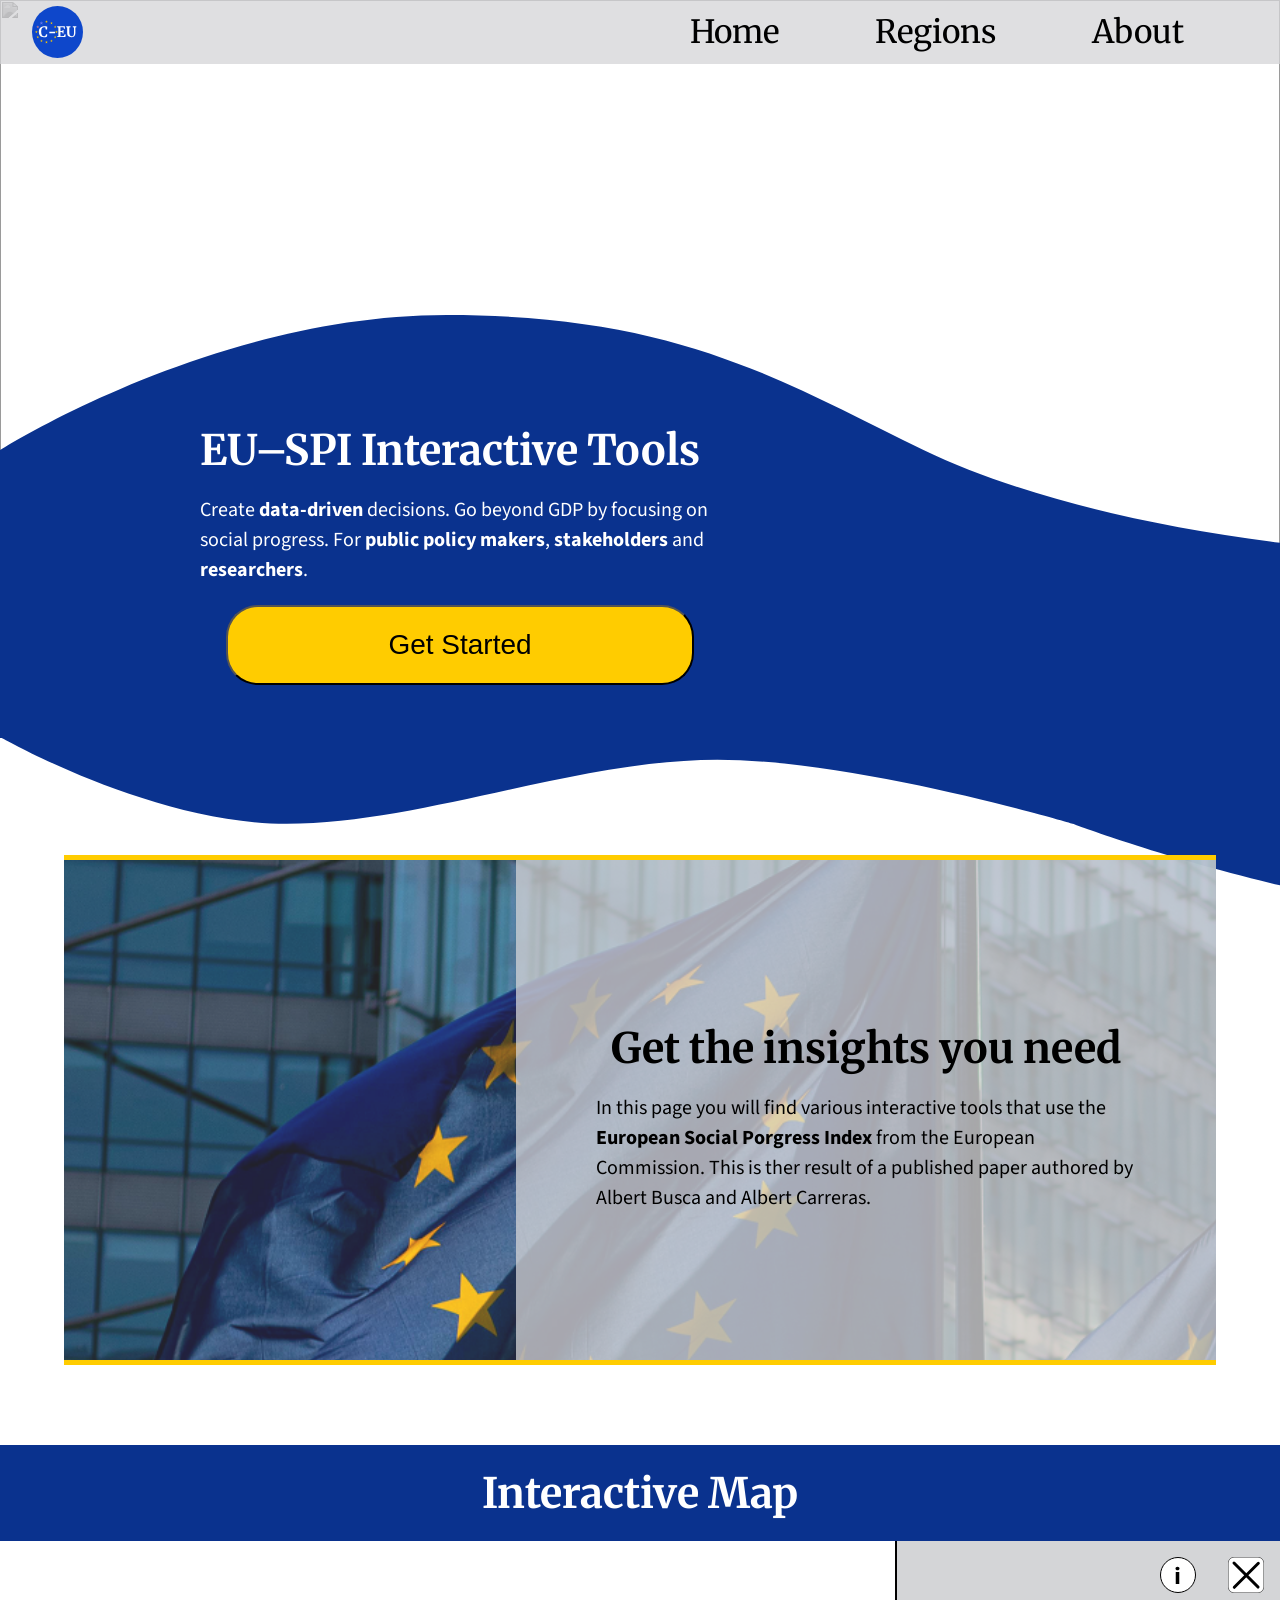
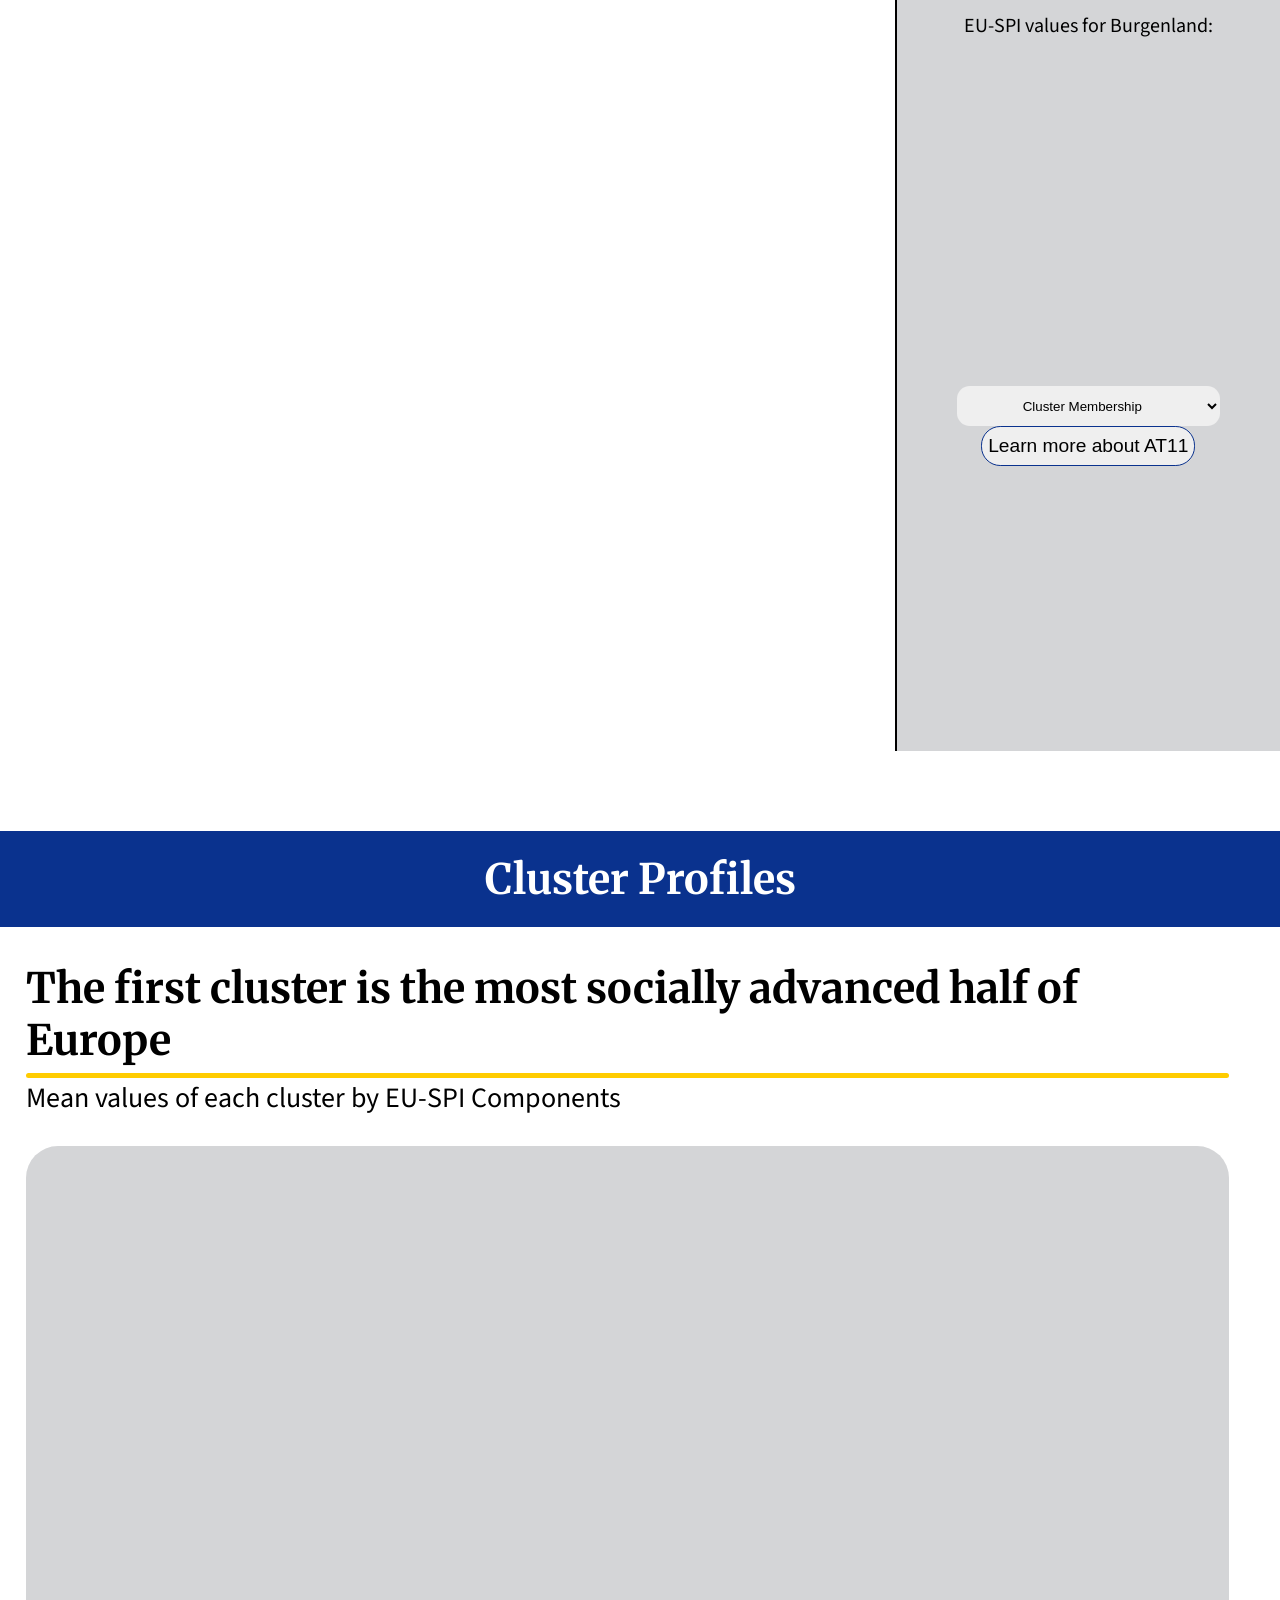
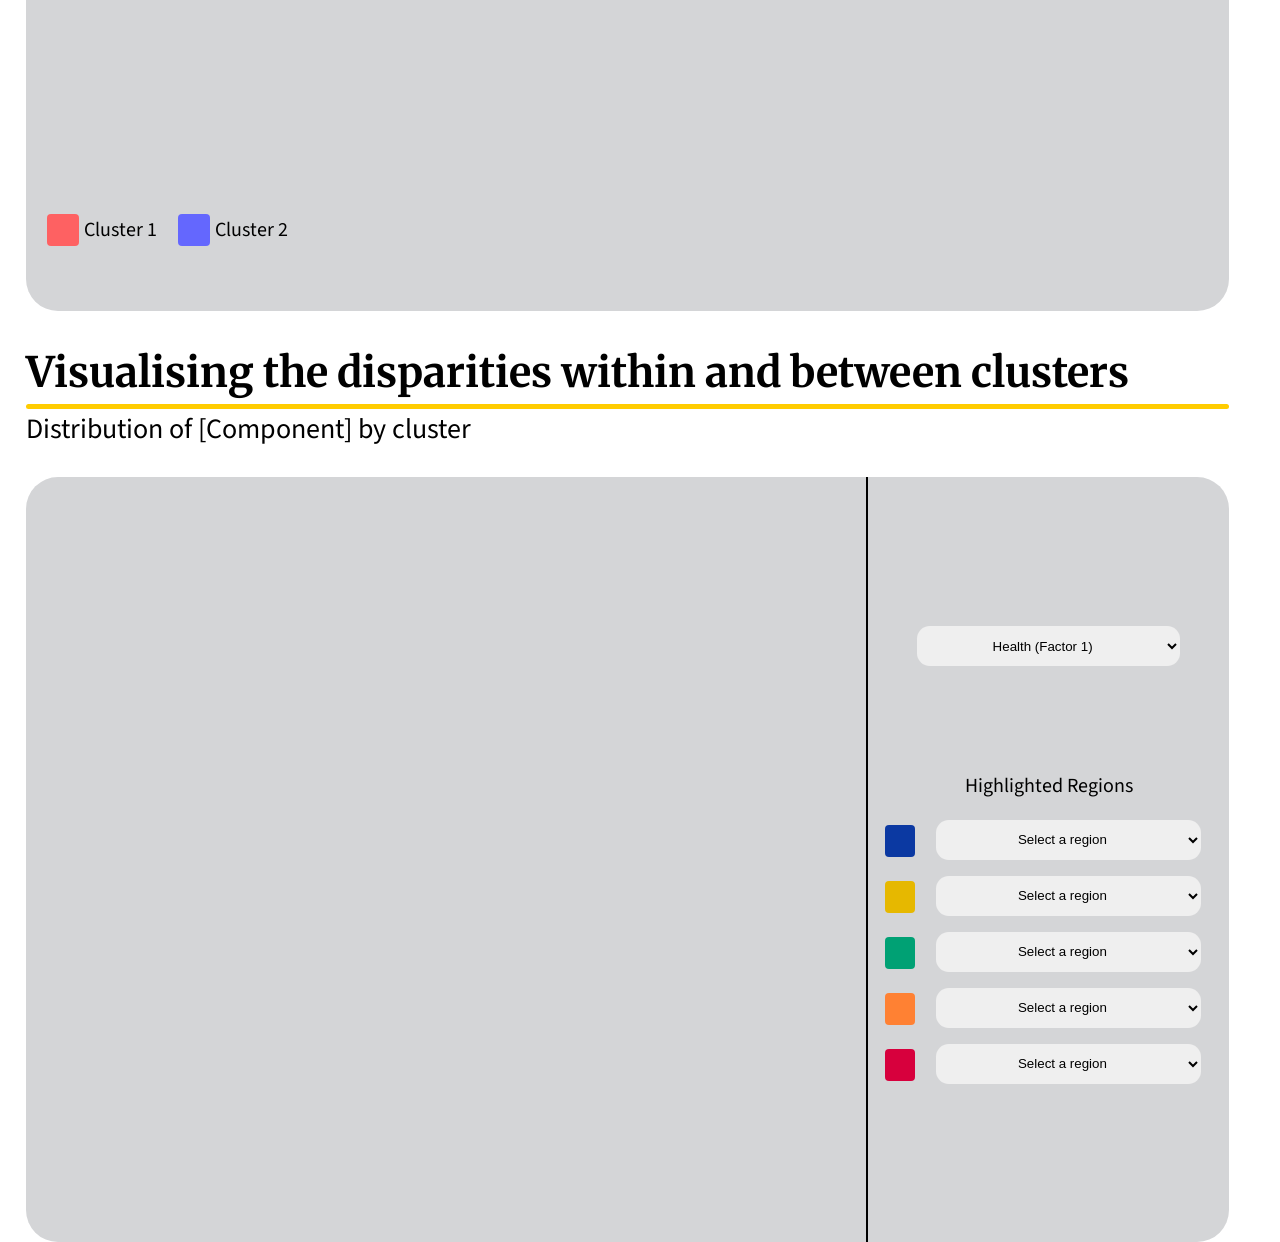
==== index.html @ a1449a78 "Upload of Revised Interface The home page has been fully reworked for a more modern and user-friendl" ====
<!DOCTYPE html>
<html lang="en">

<head>
    <meta charset="UTF-8">
    <meta name="viewport" content="width=device-width, initial-scale=1.0">
    <title>Clustering EU-SPI (Interactive Data)</title>
    <link rel="icon" type="image/png" href="assets/favicon-32x32.png">

    <!-- Leaflet CSS -->
    <link rel="stylesheet" href="https://unpkg.com/leaflet@1.9.4/dist/leaflet.css"
        integrity="sha256-p4NxAoJBhIIN+hmNHrzRCf9tD/miZyoHS5obTRR9BMY=" crossorigin="" />

    <!-- Leaflet JavaScript -->
    <script src="https://unpkg.com/leaflet@1.9.4/dist/leaflet.js"
        integrity="sha256-20nQCchB9co0qIjJZRGuk2/Z9VM+kNiyxNV1lvTlZBo=" crossorigin=""></script>

    <!-- Proj4 and Proj4leaflet -->
    <script src="libs/proj4.js" defer></script>
    <script src="libs/proj4leaflet.js" defer></script>

    <!-- Plotly -->
    <script src="https://cdn.plot.ly/plotly-2.35.2.min.js" charset="utf-8"></script>

    <!--Select2-->
    <script src="https://code.jquery.com/jquery-3.7.1.min.js"></script>
    <link href="https://cdn.jsdelivr.net/npm/select2@4.1.0-rc.0/dist/css/select2.min.css" rel="stylesheet" />
    <script src="https://cdn.jsdelivr.net/npm/select2@4.1.0-rc.0/dist/js/select2.min.js"></script>

    <!-- Local -->
    <script type="module" src="home-script.js" async></script>
    <link rel="stylesheet" href="styles.css">

    <!--Google Fonts-->
    <link rel="preconnect" href="https://fonts.googleapis.com">
    <link rel="preconnect" href="https://fonts.gstatic.com" crossorigin>
    <link
        href="https://fonts.googleapis.com/css2?family=Merriweather:ital,wght@0,300;0,400;0,700;0,900;1,300;1,400;1,700;1,900&family=Source+Sans+3:ital,wght@0,200..900;1,200..900&display=swap"
        rel="stylesheet">
</head>

<body style="margin: 0">
    <header role="banner">
        <img src="assets/logo-euspi.svg" alt="EU-SPI Logo" id="logoEUSPI">
        <nav>
            <ul>
                <li><a href="index.html">Home</a></li>
                <li><a href="clustering.html">Regions</a></li>
                <li><a href="about.html">About</a></li>
            </ul>
        </nav>
    </header>
    <section id="heroSection">
        <div id="bg-image">
            <img src="assets/bg-image.jpg">
        </div>
        <div id="hero-content">
            <img src="assets/vector-hero-top.svg" id="vector1" class="vector">
            <div id="hero-text">
                <h1>EU–SPI Interactive Tools</h1>
                <p>
                    Create <strong>data-driven</strong> decisions. Go beyond GDP by focusing on social progress.
                    For <strong>public policy makers</strong>, <strong>stakeholders</strong> and
                    <strong>researchers</strong>.
                </p>
                <button class="buttonCTA">Get Started</button>
            </div>
            <div id="heroBuffer"></div>

            <img src="assets/vector-hero-bot.svg" id="vector2" class="vector">
        </div>
    </section>
    <section id="description">
        <div>
            <img src="assets/eu-background.png" id="eu-background">
            <div id="description-content">
                <h1>Get the insights you need</h1>
                <p>
                    In this page you will find various interactive tools that
                    use the <strong>European Social Porgress Index</strong> from
                    the European Commission. This is ther result of a published paper
                    authored by Albert Busca and Albert Carreras.
                </p>
            </div>
        </div>
    </section>
    <section id="euspi-map">
        <div class="section-header">
            <h1>Interactive Map</h1>
        </div>
        <div id="map-and-control">
            <div id="map"></div>
            <aside id="control-bar">
                <div id="button-panel">
                    <button>
                        <img src="assets/info-button.svg">
                    </button>
                    <button>
                        <img src="assets/close-button.svg">
                    </button>
                </div>
                <div id="region-graph">
                    <p id="barChartTitle">EU-SPI values for Burgenland:</p>
                    <div id="barChartRegion"></div>
                </div>
                <select id="selectCB">
                    <optgroup label="Cluster Analysis">
                        <option value="cluster">Cluster Membership</option>
                    </optgroup>
                    <optgroup label="Factors">
                        <option value="ML1">Health (Factor 1)</option>
                        <option value="ML2">Freedom and Housing (Factor 2)</option>
                        <option value="ML3">Basic Education (Factor 3)</option>
                        <option value="ML4">Socio-environmental Quality (Factor 4)</option>
                    </optgroup>
                    <optgroup label="Components">
                        <option value="Nutrition.and.Basic.Medical.Care">Nutrition and Basic Medical Care</option>
                        <option value="Water.and.Sanitation">Water and Sanitation</option>
                        <option value="Shelter">Shelter</option>
                        <option value="Personal.Security">Personal Security</option>
                        <option value="Access.to.Basic.Knowledge">Access to Basic Knowledge</option>
                        <option value="Access.to.ICT">Access to ICT</option>
                        <option value="Health.and.Wellness">Health and Wellness</option>
                        <option value="Environmental.Quality">Environmental Quality</option>
                        <option value="Personal.Rights">Personal Rights</option>
                        <option value="Personal.Freedom.and.Choice">Personal Freedom and Choice</option>
                        <option value="Tolerance.and.Inclusion">Tolerance and Inclusion</option>
                        <option value="Access.to.Advanced.Education">Access to Advanced Education</option>
                    </optgroup>
                </select>
                <div id="legendMap"></div>
                <button id="regionLink">Learn more about AT11</button>
            </aside>
        </div>
    </section>
    <section id="cluster-profile">
        <div class="section-header">
            <h1>Cluster Profiles</h1>
        </div>
        <div id="static-profile">
            <h1>The first cluster is the most socially advanced half of Europe</h1>
            <div class="line-break"></div>
            <p class="subtitle">Mean values of each cluster by EU-SPI Components</p>
            <div class="chart-box" id="static-profile-chart">
                <div id="barChartCluster"></div>
                <aside id="cluster-legend">
                    <div class="legendCat">
                        <div class="legendBox" style="background-color: #FE6162;"></div>
                        <p>Cluster 1</p>
                    </div>
                    <div class="legendCat">
                        <div class="legendBox" style="background-color: #6467FE;"></div>
                        <p>Cluster 2</p>
                    </div>
                </aside>
            </div>
        </div>
        <div id="distribution-plot">
            <h1>Visualising the disparities within and between clusters</h1>
            <div class="line-break"></div>
            <p class="subtitle">Distribution of [Component] by cluster</p>
            <div class="chart-box">
                <div id="boxPlotCluster"></div>
                <aside id="box-plot-controls">
                <select id="propertySelectBoxPlot">
                    <optgroup label="Factors">
                        <option value="ML1">Health (Factor 1)</option>
                        <option value="ML2">Freedom and Housing (Factor 2)</option>
                        <option value="ML3">Basic Education (Factor 3)</option>
                        <option value="ML4">Socio-environmental Quality (Factor 4)</option>
                    </optgroup>
                    <optgroup label="Components">
                        <option value="Nutrition and Basic Medical Care">Nutrition and Basic Medical Care</option>
                        <option value="Water and Sanitation">Water and Sanitation</option>
                        <option value="Shelter">Shelter</option>
                        <option value="Personal Security">Personal Security</option>
                        <option value="Access to Basic Knowledge">Access to Basic Knowledge</option>
                        <option value="Access to ICT">Access to ICT</option>
                        <option value="Health and Wellness">Health and Wellness</option>
                        <option value="Environmental Quality">Environmental Quality</option>
                        <option value="Personal Rights">Personal Rights</option>
                        <option value="Personal Freedom and Choice">Personal Freedom and Choice</option>
                        <option value="Tolerance and Inclusion">Tolerance and Inclusion</option>
                        <option value="Access to Advanced Education">Access to Advanced Education</option>
                    </optgroup>
                </select>
                <fieldset>
                    <p style="text-align: center;">Highlighted Regions</p>
                    <div style="display: flex;">
                        <div class="legendBox" style="background-color: #0B39A2;"></div>
                        <select id="highlightReg1" style="width: 85%;">
                            <option value="">Select a region</option>
                        </select>
                    </div>
                    <div style="display: flex;">
                        <div class="legendBox" style="background-color: #E6B800;"></div>
                        <select id="highlightReg2" style="width: 85%;">
                            <option value="">Select a region</option>
                        </select>
                    </div>
                    <div style="display: flex;">
                        <div class="legendBox" style="background-color: #00A174;"></div>
                        <select id="highlightReg3" style="width: 85%;">
                            <option value="">Select a region</option>
                        </select>
                    </div>
                    <div style="display: flex;">
                        <div class="legendBox" style="background-color: #FF8133;"></div>
                        <select id="highlightReg4" style="width: 85%;">
                            <option value="">Select a region</option>
                        </select>
                    </div>
                    <div style="display: flex;">
                        <div class="legendBox" style="background-color: #D7003D;"></div>
                        <select id="highlightReg5" style="width: 85%;">
                            <option value="">Select a region</option>
                        </select>
                    </div>
                </fieldset>
            </aside>
            </div>
        </div>
    </section>
</body>

</html>
---- styles.css ----
:root {
    --primary-color40: #9FB5EA;
    --primary-color: #0E47CB;
    --primary-color160: #0A328E;
    --secondary-color: #FFCC00;
    --secondary-color80: #FFD633;
    --tertiary-color: #D4D5D7;
    --tertiary-color40: #A8AAAF;
    --font-primary: 'Source Sans 3', sans-serif;
    --font-header: 'Merriweather', serif;
}

h1,
h2,
h3,
h4,
h5,
h6 {
    font-family: var(--font-header);
    font-weight: 700;
}

h1 {
    font-size: clamp(2.25rem, 5vw, 2.625rem)
}

h2 {
    font-size: clamp(1.75, 4vw, 2.25rem);
}

p {
    font-family: var(--font-primary);
    font-size: clamp(1.2rem, 1.5vw + 0.5rem, 1.25rem);
}

header {
    position: fixed;
    top: 0;
    height: 5vw;
    width: 100%;
    box-sizing: border-box;
    background-color: color-mix(in srgb, var(--tertiary-color) 75%, transparent);
    padding-right: 7.5%;
    padding-left: 2.5%;
    align-items: center;
    color: white;
    display: flex;
    justify-content: space-between;
    transition: transform 0.3s ease;
    z-index: 1000;
}

header.hide {
  transform: translateY(-100%);
}

#logoEUSPI {
    height: 80%;
}

nav ul {
    list-style: none;
    padding: 0;
    margin: 0;
    display: flex;
    gap: 6rem;
}

nav a {
    font-family: var(--font-header);
    text-decoration: none;
    color: black;
    font-size: clamp(1rem, 2.5vw, 3.2rem);
}

#heroSection {
    position: absolute;
    top: 0;
    height: fit-content;
    width: 100%;
    overflow: hidden;
    align-items: center;
    justify-content: center;
}

#hero-content {
    position: relative;
    margin-top: 35vh;
    overflow: hidden;
    color: white;
    width: 100%;
}

#heroSection .vector {
    position: relative;
    left: 0;
    width: 1920px;
    height: fit-content;
    object-fit: cover;
    object-position: left;
}

#vector1 {
    top: 0;
    z-index: -1;
}

#vector2 {
    bottom: 0;
}

#hero-text {
    text-align: left;
    margin-left: 200px;
    margin-top: -175px;
    width: 520px;
    z-index: 1;
}

#hero-text p {
    margin-top: -1rem;
    font-size: clamp(1.2rem, 1.5vw + 0.5rem, 1.25rem);
    line-height: 1.5;
}

#bg-image {
    width: 100%;
    height: 65%;
    overflow: hidden;
    position: absolute;
    top: 0;
}

#bg-image img {
    width: 100%;
    height: 100%;
    filter: grayscale(100%) brightness(80%);
    object-fit: cover;
    object-position: center;
    position: absolute;
    z-index: -2;
    top: 0;
}

#heroBuffer {
    height: 180px;
    top: 0;
    background-color: var(--primary-color160);
    margin-bottom: -1px;
    margin-top: -127px;
    width: 1920px;
}

.buttonCTA {
    position: relative;
    background-color: var(--secondary-color);
    font-size: clamp(1.5rem, 1.75rem, 2rem);
    height: clamp(1.7rem, 5rem, 6rem);
    border-radius: clamp(0.5rem, 2rem, 3rem);
    font-weight: 400;
    min-width: fit-content;
    max-width: 100%;
    width: 90%;
    display: block;
    margin: 0 auto;
    z-index: 1;
}

#description {
    position: relative;
    margin-top: 95vh;
    margin-left: 5vw;
    width: 90vw;
    overflow: hidden;
    border-top: var(--secondary-color) 5px solid;
    border-bottom: var(--secondary-color) 5px solid;
    height: 500px;
}

#eu-background {
    width: 1920px;
    height: auto;
    object-fit: cover;
}

#description-content {
    position: absolute;
    top: 0;
    right: 0;
    width: 700px;
    height: 100%;
    background-color: color-mix(in srgb, var(--tertiary-color) 75%, transparent);
    padding: 5rem;
    box-sizing: border-box;
    align-content: center;
}

#description-content p {
    margin-top: -1rem;
    font-size: clamp(1.2rem, 1.5vw + 0.5rem, 1.25rem);
    line-height: 1.5;
}

#description-content h1 {
    text-align: center;
}

.section-header {
    margin-top: 5rem;
    color: white;
    background-color: var(--primary-color160);
    height: clamp(5rem, 6rem, 7rem);
    text-align: center;
    align-content: center;
}

.section-header h1 {
    line-height: 0;
    margin: 0;
}

#map-and-control {
    width: 100%;
    height: 90vh;
    display: flex;
}

#map {
    width: 70%;
    height: 100%;
}

#control-bar {
    width: 30%;
    height: 100%;
    background-color: var(--tertiary-color);
    display: flex;
    flex-direction: column;
    align-items: center;
    border-left: black 2px solid;
}

#button-panel {
    width: 100%;
    display: flex;
    justify-content: end;
}

#button-panel button {
    background-color: transparent;
    border-radius: 25%;
    width: min-content;
    padding: 0;
    height: min-content;
    border: none;
    margin: 1rem;
}

#control-bar select {
    margin: 0;
    margin-top: 2.5%;
}

#legendMap {
    width: 90%;
    column-count: 2;
    align-items: center;
    max-height: 30%;
    margin: 0;
}

#legendMap .legendCat {
    margin: 0;
}

#legendMap .legendBox {
    height: 2.5cqb;
    width: 2.5cqb;
    margin: 5px;
    border-radius: 0.25rem;
}

#legendMap p {
    font-size: 1.5cqb;
}

#region-graph {
    position: relative;
    width: 100%;
    align-items: center;
    text-align: center;
    height: 45%;
}

#barChartTitle {
    margin: 0;
    margin-bottom: 2.5%;
    height: 5%;
}

#barChartRegion {
    width: 100%;
    height: 92.5%;
    margin-top: 0;
}

select {
    border: none;
    height: clamp(2.4rem, 3vw + 1rem, 2.5rem);
    border-radius: 0.8rem;
    text-align: center;
    min-width: fit-content;
    width: 60%;
    margin: 1rem;
}

#regionLink {
    border: var(--primary-color160) 1px solid;
    font-size: clamp(1rem, 1.1vw + 0.5rem, 1.2rem);
    height: clamp(2.4rem, 3vw + 1rem, 2.5rem);
    min-width: fit-content;
    width: 50%;
    border-radius: 1.2rem;
}

#static-profile {
    margin-left: 2vw;
    width: 94vw;
}

.line-break {
    width: 100%;
    height: 5px;
    background-color: var(--secondary-color);
    border-radius: 5px;
    margin-top: -1.75rem;
}

.subtitle {
    margin-top: 0;
    font-size: 1.75rem;
}

.chart-box {
    width: 100%;
    background-color: var(--tertiary-color);
    border-radius: 2rem;
    height: 85vh;
    display: flex;
}

#static-profile-chart {
    flex-direction: column;
}

#cluster-legend {
    display: flex;
}

.legendBox {
    height: 2rem;
    width: 2rem;
    margin: 5px;
    border-radius: 0.25rem;
}

.legendCat {
    display: flex;
    align-items: center;
    padding-left: 1rem;
}

.legendCat p {
    font-size: clamp(0.5rem, 1.2vw + 0.5rem, 1.25rem);
}

#distribution-plot {
    margin-left: 2vw;
    width: 94vw;
}

#boxPlotCluster {
    width: 70%;
    height: 100%;
}

#box-plot-controls {
    display: flex;
    flex-direction: column;
    width: 30%;
    height: 100%;
    align-items: center;
    justify-content: center;
    border-left: black 2px solid;
}

#propertySelectBoxPlot {
    margin-bottom: 5rem;
}

#box-plot-controls fieldset {
    width: 100%;
    box-sizing: border-box;
    border: none;
}

fieldset select {
    margin-top: 0;
}

#barChartCluster {
    width: 100%;
    height: 85%;
}
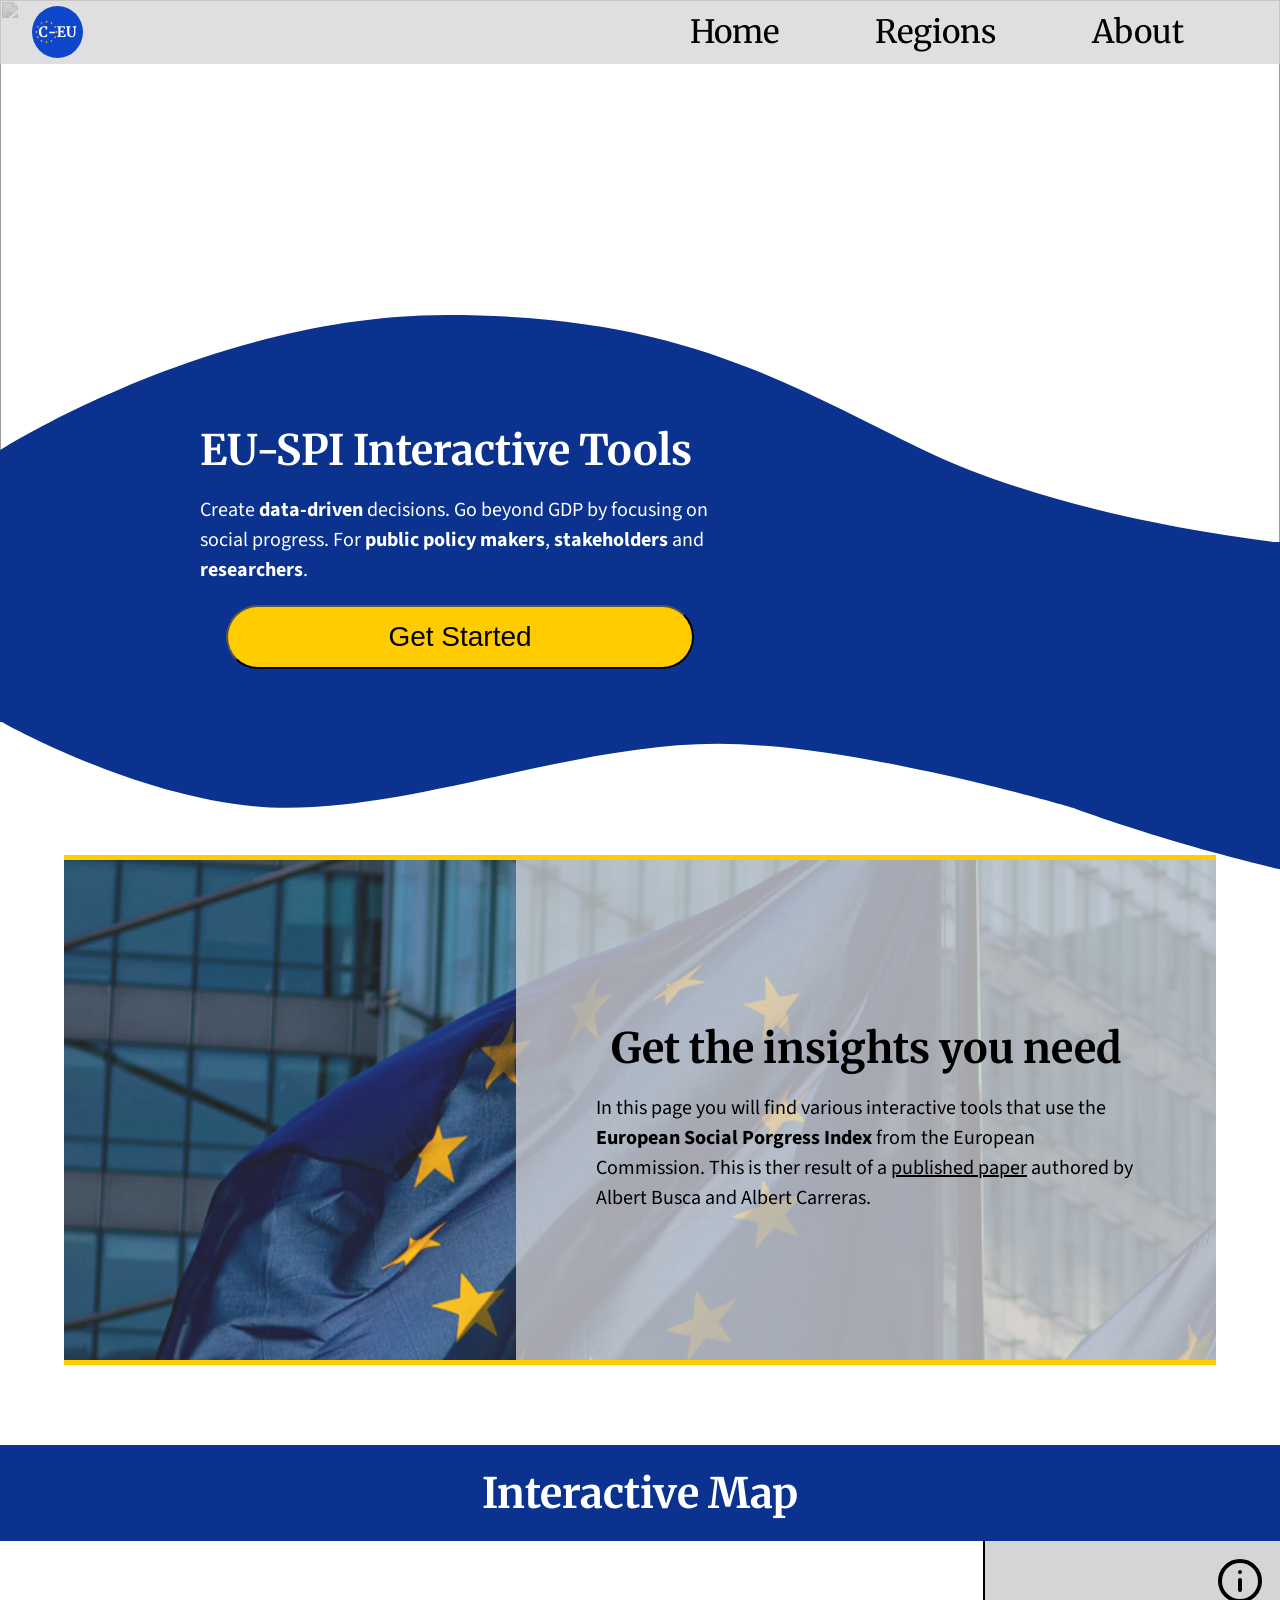
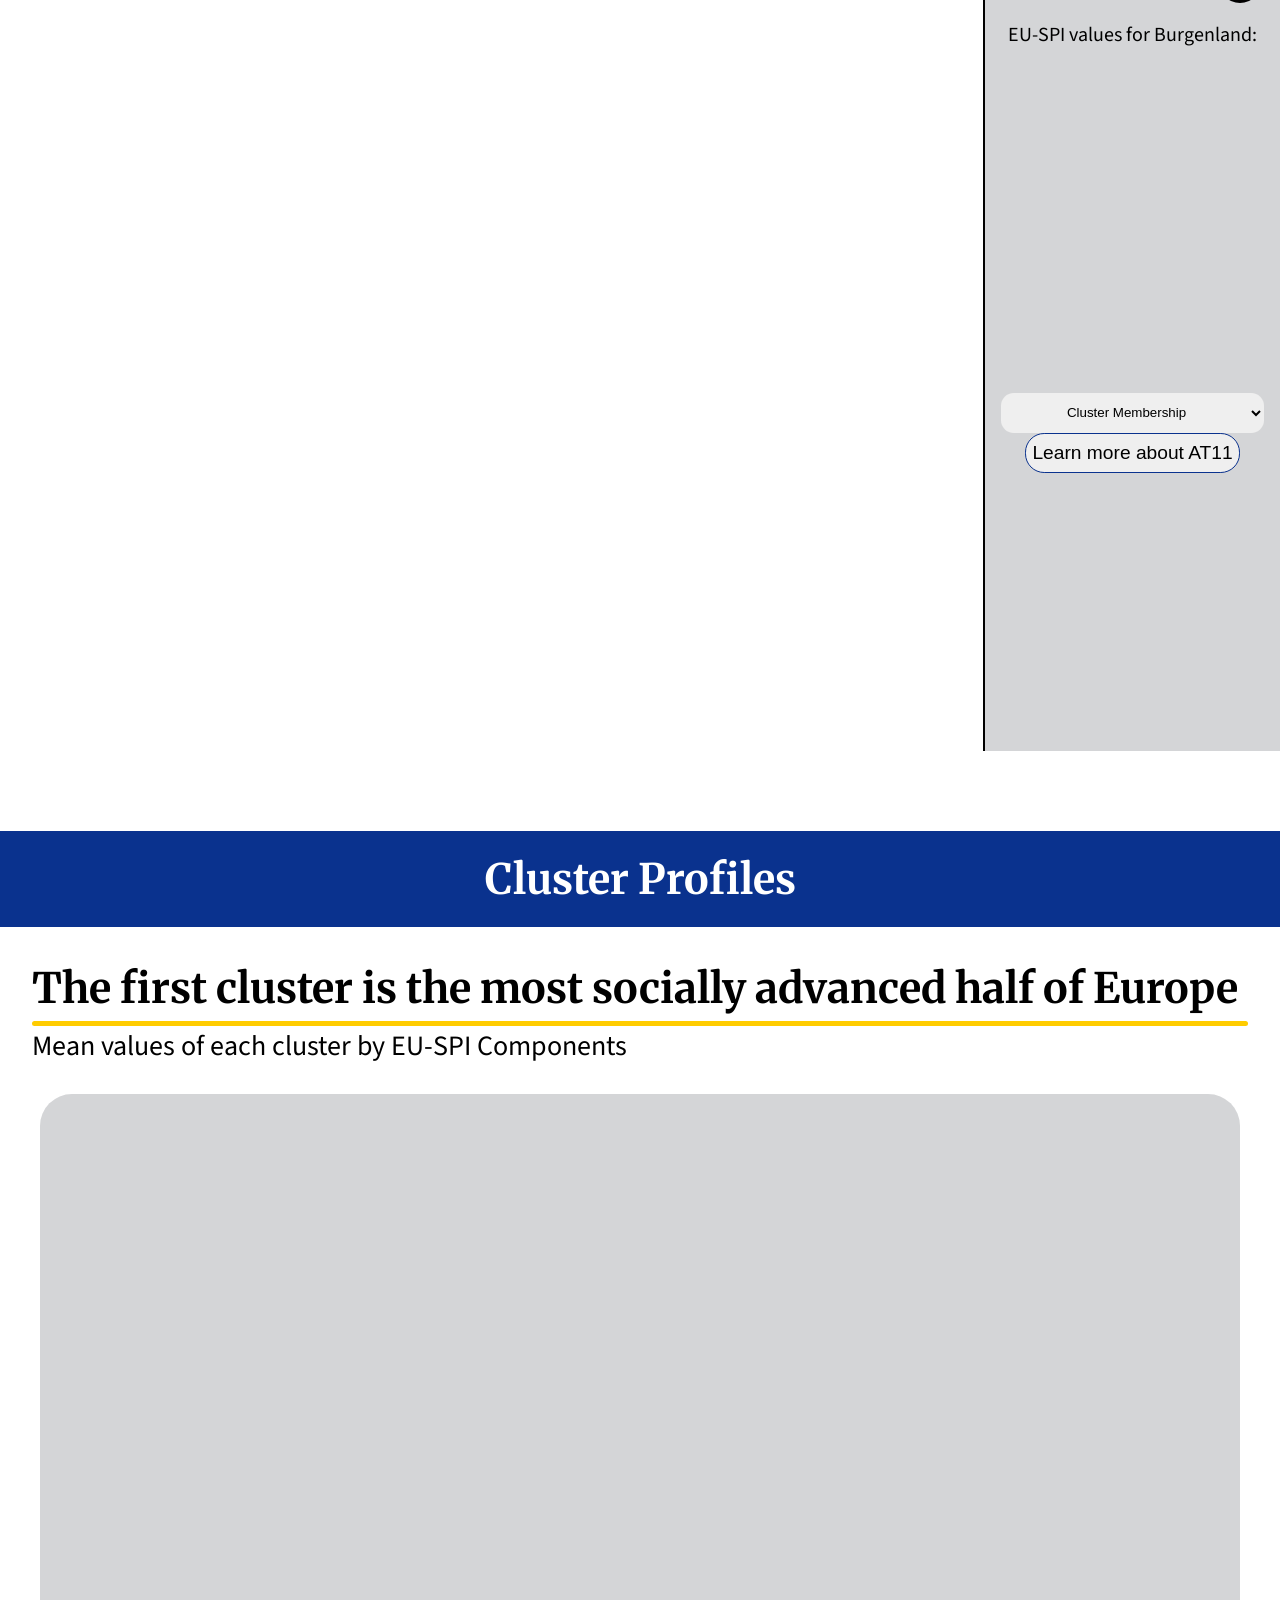
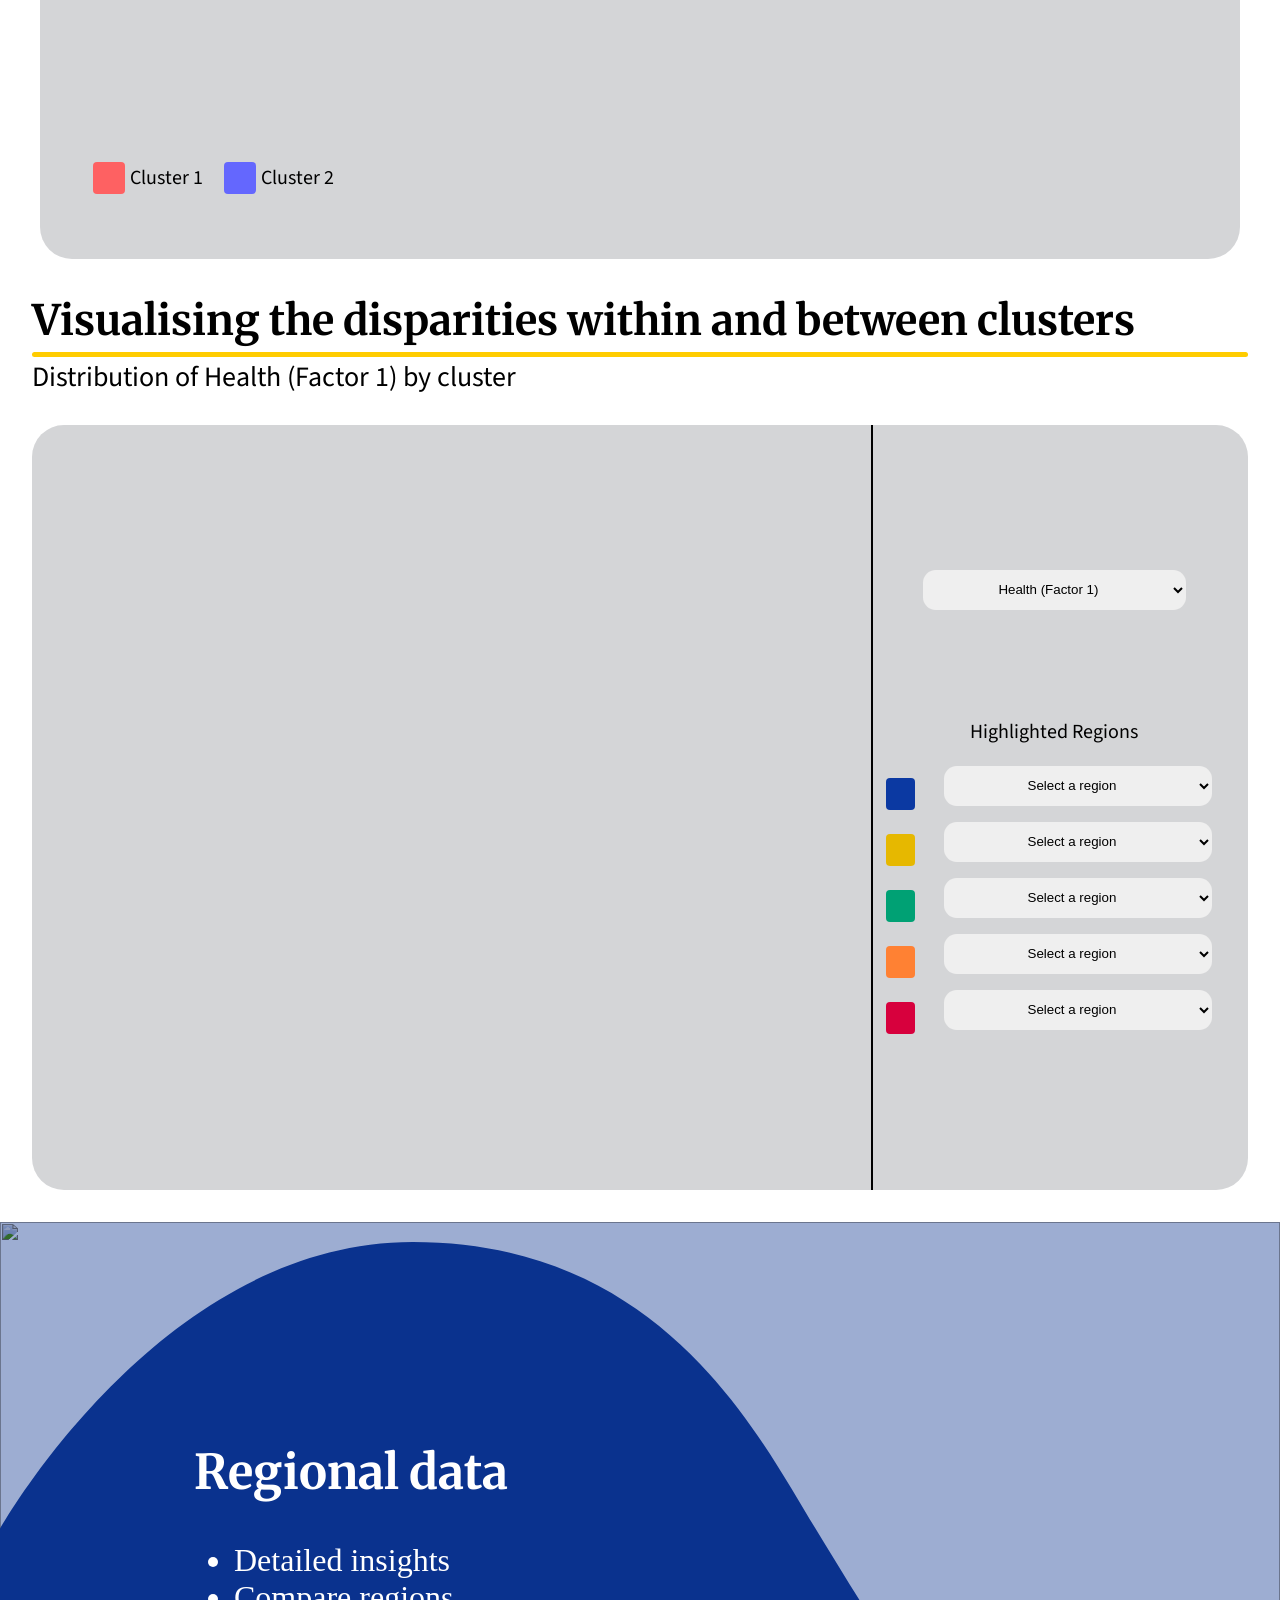
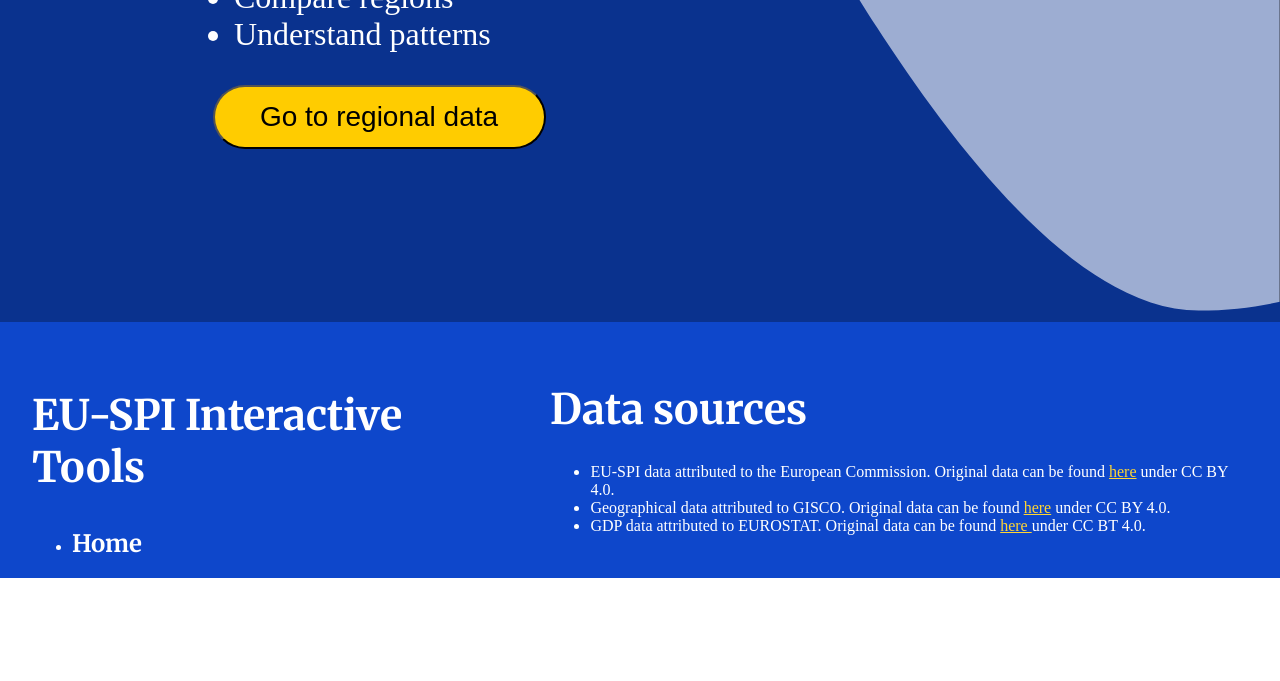
==== commit 03f13204: "Added region and about page Added region and about page. Also implemented a responsive design for mo" ====
--- a/index.html
+++ b/index.html
@@ -42,10 +42,11 @@
 <body style="margin: 0">
     <header role="banner">
         <img src="assets/logo-euspi.svg" alt="EU-SPI Logo" id="logoEUSPI">
-        <nav>
+        <button class="nav-toggle" aria-label="Open navigation">☰</button>
+        <nav id="main-nav">
             <ul>
                 <li><a href="index.html">Home</a></li>
-                <li><a href="clustering.html">Regions</a></li>
+                <li><a href="region-page.html?region=AT11">Regions</a></li>
                 <li><a href="about.html">About</a></li>
             </ul>
         </nav>
@@ -55,19 +56,21 @@
             <img src="assets/bg-image.jpg">
         </div>
         <div id="hero-content">
+            <img src="assets/vector-hero-top-mobile.svg" id="vector1-mobile" class="vector-mobile">
             <img src="assets/vector-hero-top.svg" id="vector1" class="vector">
             <div id="hero-text">
-                <h1>EU–SPI Interactive Tools</h1>
+                <h1>EU-SPI Interactive Tools</h1>
                 <p>
                     Create <strong>data-driven</strong> decisions. Go beyond GDP by focusing on social progress.
                     For <strong>public policy makers</strong>, <strong>stakeholders</strong> and
                     <strong>researchers</strong>.
                 </p>
-                <button class="buttonCTA">Get Started</button>
+                <button class="buttonCTA" id="get-started">Get Started</button>
             </div>
             <div id="heroBuffer"></div>
 
             <img src="assets/vector-hero-bot.svg" id="vector2" class="vector">
+            <img src="assets/vector-hero-bot-mobile.svg" id="vector2-mobile" class="vector-mobile">
         </div>
     </section>
     <section id="description">
@@ -78,7 +81,8 @@
                 <p>
                     In this page you will find various interactive tools that
                     use the <strong>European Social Porgress Index</strong> from
-                    the European Commission. This is ther result of a published paper
+                    the European Commission. This is ther result of a <a
+                        href="https://doi.org/10.38191/iirr-jorr.25.012" target="_blank">published paper</a>
                     authored by Albert Busca and Albert Carreras.
                 </p>
             </div>
@@ -90,13 +94,20 @@
         </div>
         <div id="map-and-control">
             <div id="map"></div>
+            <div id="about-map" class="hidden">
+                <h1>About the Map</h1>
+                <ul>
+                    <li>Select a region by clicking on it on the map</li>
+                    <li>Change the variable to display from the drop-down menu</li>
+                    <li>Click on the button at the bottom to discover detailed information about the selected region
+                    </li>
+                </ul>
+                <button id="hide-map">Okay</button>
+            </div>
             <aside id="control-bar">
                 <div id="button-panel">
-                    <button>
+                    <button id="info-map-button">
                         <img src="assets/info-button.svg">
-                    </button>
-                    <button>
-                        <img src="assets/close-button.svg">
                     </button>
                 </div>
                 <div id="region-graph">
@@ -158,69 +169,121 @@
         <div id="distribution-plot">
             <h1>Visualising the disparities within and between clusters</h1>
             <div class="line-break"></div>
-            <p class="subtitle">Distribution of [Component] by cluster</p>
-            <div class="chart-box">
+            <p id="boxPlotTitle" class="subtitle">Distribution of Health (Factor 1) by cluster</p>
+            <div class="chart-box" id="box-plot-chart-box">
                 <div id="boxPlotCluster"></div>
                 <aside id="box-plot-controls">
-                <select id="propertySelectBoxPlot">
-                    <optgroup label="Factors">
-                        <option value="ML1">Health (Factor 1)</option>
-                        <option value="ML2">Freedom and Housing (Factor 2)</option>
-                        <option value="ML3">Basic Education (Factor 3)</option>
-                        <option value="ML4">Socio-environmental Quality (Factor 4)</option>
-                    </optgroup>
-                    <optgroup label="Components">
-                        <option value="Nutrition and Basic Medical Care">Nutrition and Basic Medical Care</option>
-                        <option value="Water and Sanitation">Water and Sanitation</option>
-                        <option value="Shelter">Shelter</option>
-                        <option value="Personal Security">Personal Security</option>
-                        <option value="Access to Basic Knowledge">Access to Basic Knowledge</option>
-                        <option value="Access to ICT">Access to ICT</option>
-                        <option value="Health and Wellness">Health and Wellness</option>
-                        <option value="Environmental Quality">Environmental Quality</option>
-                        <option value="Personal Rights">Personal Rights</option>
-                        <option value="Personal Freedom and Choice">Personal Freedom and Choice</option>
-                        <option value="Tolerance and Inclusion">Tolerance and Inclusion</option>
-                        <option value="Access to Advanced Education">Access to Advanced Education</option>
-                    </optgroup>
-                </select>
-                <fieldset>
-                    <p style="text-align: center;">Highlighted Regions</p>
-                    <div style="display: flex;">
-                        <div class="legendBox" style="background-color: #0B39A2;"></div>
-                        <select id="highlightReg1" style="width: 85%;">
-                            <option value="">Select a region</option>
-                        </select>
-                    </div>
-                    <div style="display: flex;">
-                        <div class="legendBox" style="background-color: #E6B800;"></div>
-                        <select id="highlightReg2" style="width: 85%;">
-                            <option value="">Select a region</option>
-                        </select>
-                    </div>
-                    <div style="display: flex;">
-                        <div class="legendBox" style="background-color: #00A174;"></div>
-                        <select id="highlightReg3" style="width: 85%;">
-                            <option value="">Select a region</option>
-                        </select>
-                    </div>
-                    <div style="display: flex;">
-                        <div class="legendBox" style="background-color: #FF8133;"></div>
-                        <select id="highlightReg4" style="width: 85%;">
-                            <option value="">Select a region</option>
-                        </select>
-                    </div>
-                    <div style="display: flex;">
-                        <div class="legendBox" style="background-color: #D7003D;"></div>
-                        <select id="highlightReg5" style="width: 85%;">
-                            <option value="">Select a region</option>
-                        </select>
-                    </div>
-                </fieldset>
-            </aside>
-            </div>
-        </div>
-    </section>
+                    <select id="propertySelectBoxPlot">
+                        <optgroup label="Factors">
+                            <option value="ML1">Health (Factor 1)</option>
+                            <option value="ML2">Freedom and Housing (Factor 2)</option>
+                            <option value="ML3">Basic Education (Factor 3)</option>
+                            <option value="ML4">Socio-environmental Quality (Factor 4)</option>
+                        </optgroup>
+                        <optgroup label="Components">
+                            <option value="Nutrition and Basic Medical Care">Nutrition and Basic Medical Care</option>
+                            <option value="Water and Sanitation">Water and Sanitation</option>
+                            <option value="Shelter">Shelter</option>
+                            <option value="Personal Security">Personal Security</option>
+                            <option value="Access to Basic Knowledge">Access to Basic Knowledge</option>
+                            <option value="Access to ICT">Access to ICT</option>
+                            <option value="Health and Wellness">Health and Wellness</option>
+                            <option value="Environmental Quality">Environmental Quality</option>
+                            <option value="Personal Rights">Personal Rights</option>
+                            <option value="Personal Freedom and Choice">Personal Freedom and Choice</option>
+                            <option value="Tolerance and Inclusion">Tolerance and Inclusion</option>
+                            <option value="Access to Advanced Education">Access to Advanced Education</option>
+                        </optgroup>
+                    </select>
+                    <fieldset id="highlighted-regions">
+                        <p style="text-align: center;">Highlighted Regions</p>
+                        <div style="display: flex;">
+                            <div class="legendBox" style="background-color: #0B39A2;"></div>
+                            <select id="highlightReg1" style="width: 85%;">
+                                <option value="">Select a region</option>
+                            </select>
+                        </div>
+                        <div style="display: flex;">
+                            <div class="legendBox" style="background-color: #E6B800;"></div>
+                            <select id="highlightReg2" style="width: 85%;">
+                                <option value="">Select a region</option>
+                            </select>
+                        </div>
+                        <div style="display: flex;">
+                            <div class="legendBox" style="background-color: #00A174;"></div>
+                            <select id="highlightReg3" style="width: 85%;">
+                                <option value="">Select a region</option>
+                            </select>
+                        </div>
+                        <div style="display: flex;">
+                            <div class="legendBox" style="background-color: #FF8133;"></div>
+                            <select id="highlightReg4" style="width: 85%;">
+                                <option value="">Select a region</option>
+                            </select>
+                        </div>
+                        <div style="display: flex;">
+                            <div class="legendBox" style="background-color: #D7003D;"></div>
+                            <select id="highlightReg5" style="width: 85%;">
+                                <option value="">Select a region</option>
+                            </select>
+                        </div>
+                    </fieldset>
+                </aside>
+            </div>
+        </div>
+    </section>
+    <section id="region-data-cta">
+        <div id="region-bg-img">
+            <img src="assets/region-image.jpg">
+        </div>
+        <div id="region-vector-frame">
+            <img src="assets/vector-region-cta.svg" id="vector-region-cta">
+        </div>
+        <div id="regional-content-frame">
+            <div id="regional-cta-content">
+                <h1>Regional data</h1>
+                <ul>
+                    <li>Detailed insights</li>
+                    <li>Compare regions</li>
+                    <li>Understand patterns</li>
+                </ul>
+                <button class="buttonCTA" id="regional-data-cta">Go to regional data</button>
+            </div>
+        </div>
+    </section>
+    <footer>
+        <nav id="nav-footer">
+            <h1>EU-SPI Interactive Tools</h1>
+            <ul>
+                <li>
+                    <h2><a href="index.html">Home</a></h2>
+                </li>
+                <li>
+                    <h2><a href="region-page.html?region=AT11">Regional data</a></h2>
+                </li>
+                <li>
+                    <h2><a href="about.html">About this page</a></h2>
+                </li>
+            </ul>
+        </nav>
+        <div id="data-sources">
+            <h1>Data sources</h1>
+            <ul>
+                <li>EU-SPI data attributed to the European Commission. Original data can be found <a
+                        href="https://ec.europa.eu/regional_policy/information-sources/maps/social-progress/2020_en"
+                        target="_blank">here</a>
+                    under CC BY 4.0.</li>
+                <li>Geographical data attributed to GISCO. Original data can be found <a
+                        href="https://ec.europa.eu/eurostat/web/gisco/geodata/statistical-units/territorial-units-statistics"
+                        target="_blank">here</a>
+                    under CC BY 4.0.</li>
+                <li>GDP data attributed to EUROSTAT. Original data can be found <a
+                        href="https://ec.europa.eu/eurostat/databrowser/bookmark/fcac5775-8bd4-4885-ae67-472ae4924f82?lang=en"
+                        target="_blank">here </a>
+                    under CC BT 4.0.</li>
+            </ul>
+        </div>
+    </footer>
 </body>
 
 </html>
--- a/styles.css
+++ b/styles.css
@@ -6,6 +6,7 @@
     --secondary-color80: #FFD633;
     --tertiary-color: #D4D5D7;
     --tertiary-color40: #A8AAAF;
+    --tertiary-color10: #E9EAEB;
     --font-primary: 'Source Sans 3', sans-serif;
     --font-header: 'Merriweather', serif;
 }
@@ -38,6 +39,7 @@
     top: 0;
     height: 5vw;
     width: 100%;
+    max-width: 100vw;
     box-sizing: border-box;
     background-color: color-mix(in srgb, var(--tertiary-color) 75%, transparent);
     padding-right: 7.5%;
@@ -51,14 +53,14 @@
 }
 
 header.hide {
-  transform: translateY(-100%);
+    transform: translateY(-100%);
 }
 
 #logoEUSPI {
     height: 80%;
 }
 
-nav ul {
+#main-nav ul {
     list-style: none;
     padding: 0;
     margin: 0;
@@ -66,11 +68,66 @@
     gap: 6rem;
 }
 
-nav a {
+#main-nav a {
     font-family: var(--font-header);
     text-decoration: none;
     color: black;
     font-size: clamp(1rem, 2.5vw, 3.2rem);
+}
+
+.nav-toggle {
+    display: none;
+    background: none;
+    border: none;
+    font-size: 1.5rem;
+    color: black;
+    cursor: pointer;
+}
+
+/* mobile */
+@media (max-width: 768px) {
+    header {
+        justify-content: space-between;
+        height: 10vw;
+    }
+
+    #main-nav {
+        display: none;
+        /* hide links by default */
+        position: absolute;
+        top: 100%;
+        left: 0;
+        width: 100%;
+        background: color-mix(in srgb, var(--tertiary-color) 90%, transparent);
+        padding: 0.75rem 1rem;
+        flex-direction: column;
+        gap: 0.5rem;
+    }
+
+    #main-nav a {
+        color: black;
+    }
+
+    .nav-toggle {
+        display: block;
+    }
+
+    /* simple open state; toggle .nav-open on header via small JS */
+    header.nav-open #main-nav {
+        display: flex;
+    }
+
+    nav ul {
+        flex-direction: row;
+        justify-content: space-around;
+        gap: 0.75rem;
+        padding: 0.75rem 1rem;
+    }
+
+    nav a {
+        font-size: 1rem;
+        /* fixed, small enough for phones */
+    }
 }
 
 #heroSection {
@@ -100,6 +157,26 @@
     object-position: left;
 }
 
+#heroSection .vector-mobile {
+    display: none;
+    position: relative;
+    left: 0;
+    width: 100%;
+    height: fit-content;
+    object-fit: cover;
+    object-position: left;
+}
+
+@media (max-width: 768px) {
+    #heroSection .vector {
+        display: none;
+    }
+
+    #heroSection .vector-mobile {
+        display: block;
+    }
+}
+
 #vector1 {
     top: 0;
     z-index: -1;
@@ -115,6 +192,27 @@
     margin-top: -175px;
     width: 520px;
     z-index: 1;
+}
+
+@media (max-width: 768px) {
+    #hero-text {
+        background-color: var(--primary-color160);
+        width: 100%;
+        margin-top: -1px;
+        margin-left: 0;
+        padding-left: 10px;
+        padding-right: 10px;
+        box-sizing: border-box;
+    }
+
+    #hero-text h1 {
+        margin-top: 0;
+        width: 70%;
+    }
+
+    #heroSection {
+        top: -15vh;
+    }
 }
 
 #hero-text p {
@@ -155,7 +253,7 @@
     position: relative;
     background-color: var(--secondary-color);
     font-size: clamp(1.5rem, 1.75rem, 2rem);
-    height: clamp(1.7rem, 5rem, 6rem);
+    height: clamp(1.7rem, 4rem, 6rem);
     border-radius: clamp(0.5rem, 2rem, 3rem);
     font-weight: 400;
     min-width: fit-content;
@@ -195,6 +293,13 @@
     align-content: center;
 }
 
+@media (max-width: 768px) {
+    #description-content {
+        width: 100%;
+        padding: 1rem;
+    }
+}
+
 #description-content p {
     margin-top: -1rem;
     font-size: clamp(1.2rem, 1.5vw + 0.5rem, 1.25rem);
@@ -230,6 +335,47 @@
     height: 100%;
 }
 
+#about-map {
+    position: absolute;
+    margin-top: 5%;
+    margin-left: 15%;
+    background-color: white;
+    min-height: fit-content;
+    width: 35%;
+    ;
+    height: 50%;
+    box-shadow: 0 0 10px rgba(0, 0, 0, 0.25);
+    border-radius: 5rem;
+    z-index: 500;
+    padding: 2.5%;
+    box-sizing: border-box;
+    display: flex;
+    flex-direction: column;
+    align-items: center;
+    color: black;
+}
+
+#about-map li {
+    font-size: clamp(1rem, 1.2vw + 0.5rem, 1.25rem);
+    color: black;
+}
+
+#about-map button {
+    border: var(--primary-color160) 1px solid;
+    background-color: white;
+    font-size: clamp(1rem, 1.2vw + 0.5rem, 1.25rem);
+    min-height: fit-content;
+    height: 2rem;
+    min-width: fit-content;
+    width: 55%;
+    border-radius: 1rem;
+    margin-top: 2rem;
+}
+
+.hidden {
+    visibility: hidden;
+}
+
 #control-bar {
     width: 30%;
     height: 100%;
@@ -246,14 +392,28 @@
     justify-content: end;
 }
 
+#description a {
+    color: black;
+}
+
+#description a:hover {
+    color: var(--primary-color);
+}
+
 #button-panel button {
     background-color: transparent;
     border-radius: 25%;
-    width: min-content;
+    width: 3rem;
     padding: 0;
-    height: min-content;
+    height: 3rem;
     border: none;
     margin: 1rem;
+}
+
+#button-panel img {
+    width: 100%;
+    height: 100%;
+    object-fit: contain;
 }
 
 #control-bar select {
@@ -323,9 +483,13 @@
     border-radius: 1.2rem;
 }
 
+
 #static-profile {
-    margin-left: 2vw;
-    width: 94vw;
+    width: 100%;
+    margin: 0 auto;
+    box-sizing: border-box;
+    padding: 0 2rem;
+    /* visual side space */
 }
 
 .line-break {
@@ -344,12 +508,23 @@
 .chart-box {
     width: 100%;
     background-color: var(--tertiary-color);
+    box-sizing: border-box;
     border-radius: 2rem;
     height: 85vh;
     display: flex;
 }
 
 #static-profile-chart {
+    width: 100%;
+    max-width: 1200px;
+    /* max desktop width */
+    margin: 0 auto;
+    /* centers the block */
+    box-sizing: border-box;
+    padding-left: 2rem;
+    /* visual left margin */
+    padding-right: 1rem;
+    /* a bit less on the right if you like */
     flex-direction: column;
 }
 
@@ -375,13 +550,36 @@
 }
 
 #distribution-plot {
-    margin-left: 2vw;
-    width: 94vw;
+    width: 100%;
+    margin: 0 auto;
+    box-sizing: border-box;
+    padding: 0 2rem;
+    /* visual side space */
 }
 
 #boxPlotCluster {
-    width: 70%;
+    width: 69%;
+    overflow: hidden;
     height: 100%;
+}
+
+#highlighted-regions {
+    width: 100%;
+    box-sizing: border-box;
+    border: none;
+    padding: 0.5rem 0.5rem 1rem;
+}
+
+#box-plot-controls fieldset>div {
+    display: flex;
+    align-items: center;
+    gap: 0.5rem;
+}
+
+#box-plot-controls fieldset select {
+    width: auto;
+    flex: 1 1 auto;
+    min-width: 0;
 }
 
 #box-plot-controls {
@@ -392,6 +590,7 @@
     align-items: center;
     justify-content: center;
     border-left: black 2px solid;
+    box-sizing: border-box;
 }
 
 #propertySelectBoxPlot {
@@ -411,4 +610,790 @@
 #barChartCluster {
     width: 100%;
     height: 85%;
+}
+
+#cluster-profile {
+    width: 100%;
+}
+
+#box-plot-chart-box {
+    display: flex;
+    width: 100%;
+    max-width: 100%;
+    box-sizing: border-box;
+    overflow-x: hidden;
+}
+
+#box-plot-frame {
+    width: 70%;
+    height: 100%;
+    overflow: hidden;
+    box-sizing: border-box;
+    margin: 0;
+    padding: 0;
+}
+
+.buttonCTA:hover {
+    background-color: var(--secondary-color80);
+    cursor: pointer;
+}
+
+#regionLink:hover {
+    background-color: var(--primary-color40);
+    cursor: pointer;
+}
+
+@media (max-width: 768px) {
+
+    #cluster-profile h1 {
+        font-size: 1.5rem;
+        margin-bottom: 2rem;
+    }
+
+    #cluster-profile p {
+        font-size: 1.2rem;
+    }
+
+    #barChartCluster {
+        width: 100%;
+    }
+
+    #box-plot-chart-box {
+        flex-direction: column;
+        height: auto;
+        position: relative;
+    }
+
+    #boxPlotCluster {
+        width: 100%;
+        height: 50vh;
+    }
+
+    #propertySelectBoxPlot {
+        position: absolute;
+        top: 0;
+        left: 50%;
+        transform: translateX(-50%);
+
+    }
+
+    #box-plot-controls {
+        width: 100%;
+        border: none;
+    }
+
+    #heroSection .vector {
+        width: 100%;
+    }
+
+    #heroBuffer {
+        width: 100%;
+    }
+
+    #eu-background {
+        width: 100%;
+    }
+}
+
+#dashboard {
+    position: relative;
+    width: 100%;
+    margin-top: 10vw;
+    margin-right: 2.5vw;
+}
+
+#region-map {
+    width: 25vw;
+    height: 25vw;
+    border-radius: 30vw;
+    position: absolute;
+    top: 0;
+    left: -7.5vw;
+    border: 2px var(--primary-color160) solid;
+    overflow: hidden;
+    z-index: 0;
+}
+
+#map {
+    width: 100%;
+    height: 100%;
+}
+
+@media (max-width: 768px) {
+    #map-and-control {
+        position: relative;
+        display: flex;
+        flex-direction: column;
+        height: fit-content;
+    }
+
+    #map {
+        width: 100%;
+        height: 60vh;
+    }
+
+    #control-bar {
+        width: 100%;
+        display: flex;
+        flex-direction: column;
+        gap: 0.75rem;
+        border: none;
+    }
+
+    #selectCB {
+        order: -1;
+        position: absolute;
+        top: 0;
+        width: 50%;
+        z-index: 10000;
+    }
+
+    #button-panel {
+        position: absolute;
+        top: -10px;
+        z-index: 10000;
+    }
+
+    #button-panel button {
+        background-color: white;
+        border-radius: 50%;
+    }
+
+    #regionLink {
+        position: absolute;
+        margin-top: -2.75rem;
+        z-index: 10000;
+    }
+}
+
+#region-name {
+    width: 75vw;
+    margin-left: 20vw;
+    display: flex;
+    justify-content: space-between;
+    margin-bottom: 2rem;
+}
+
+#name-and-flag {
+    display: flex;
+    align-items: center;
+    min-width: fit-content;
+    width: 70%;
+}
+
+#nuts-id * {
+    margin: 0;
+    text-align: right;
+}
+
+#nuts-id-title {
+    font-family: var(--font-header);
+}
+
+#nutsId {
+    font-weight: 700;
+}
+
+#key-values-section {
+    margin-left: 20vw;
+    width: 75vw;
+}
+
+#key-values-section .line-break {
+    margin: 0;
+}
+
+#key-values {
+    display: flex;
+    justify-content: space-between;
+    gap: 2rem;
+    margin-left: 1rem;
+    margin-right: 1rem;
+}
+
+.peer-section {
+    margin-left: 20vw;
+    margin-top: 2.5%;
+    width: 75vw;
+}
+
+.peer-section button {
+    background-color: var(--tertiary-color10);
+    border: none;
+    min-height: fit-content;
+    height: 2rem;
+    border-radius: 1rem;
+    gap: 1rem;
+    margin-bottom: 1rem;
+}
+
+.peer-display {
+    display: grid;
+    grid-template-columns: repeat(3, 1fr);
+    gap: 2rem;
+    /* optional */
+    width: 100%;
+}
+
+#gdp-spi-overview {
+    background-color: var(--tertiary-color10);
+    margin-top: 1rem;
+    padding-left: 7.5vw;
+    padding-right: 7.5vw;
+    width: 100%;
+    box-sizing: border-box;
+}
+
+#gdp-spi-overview-title {
+    padding-top: 0.5rem;
+    margin-left: 15%;
+    width: 70%;
+    text-align: center;
+}
+
+#gdp-spi-overview-title h1 {
+    font-size: clamp(2rem, 5vw, 2.25rem);
+}
+
+#gdp-spi-overview-title .line-break {
+    margin-top: -0.5rem;
+}
+
+.spi-overview {
+    display: flex;
+    font-size: clamp(1.2rem, 1.5vw + 0.5rem, 1.25rem);
+    padding: 0;
+    gap: 3rem;
+}
+
+.spi-overview ul ul {
+    list-style-type: disc;
+}
+
+#positive-spi {
+    margin-top: 2.5vw;
+}
+
+#negative-spi {
+    justify-content: end;
+}
+
+#negative-spi img {
+    transform: rotate(180deg);
+}
+
+#comparison-charts {
+    padding-left: 7.5vw;
+    padding-right: 7.5vw;
+    width: 100%;
+    box-sizing: border-box;
+    height: 95vh;
+}
+
+#comparison-charts-title {
+    padding-top: 0.5rem;
+    margin-left: 15%;
+    width: 70%;
+    text-align: center;
+}
+
+#chart-menu {
+    display: flex;
+    margin-left: 15%;
+    margin-top: 1rem;
+    width: 70%;
+    border-bottom: var(--tertiary-color) 1px solid;
+    gap: 0;
+}
+
+#chart-menu button {
+    background-color: transparent;
+    border: none;
+    margin-bottom: -1px;
+    font-size: clamp(1.15rem, 1.5vw + 0.5rem, 1.2rem);
+    min-width: fit-content;
+    width: 20%;
+}
+
+.selected {
+    border-bottom: var(--primary-color) 1px solid !important;
+}
+
+#barChart {
+    display: none;
+}
+
+#chartContainer {
+    margin-left: 15%;
+    width: 70%;
+    height: 80%;
+}
+
+#factor-overview {
+    width: 100%;
+    height: 70vh;
+    background-color: var(--tertiary-color10);
+}
+
+#factor-overview-title {
+    padding-top: 0.5rem;
+    margin-left: 15%;
+    width: 70%;
+    text-align: center;
+}
+
+#factor-overview-title p {
+    margin-top: 0.25rem;
+}
+
+#factor-content {
+    margin-top: 1rem;
+    display: flex;
+    padding-left: 3vw;
+    padding-right: 3vw;
+    width: 100%;
+    box-sizing: border-box;
+}
+
+#factor-selection {
+    display: grid;
+    width: 30%;
+    grid-template-columns: 1fr 1fr;
+    justify-items: center;
+    align-items: center;
+    height: 25vw;
+}
+
+#factor-selection button {
+    background-color: var(--tertiary-color);
+    border: none;
+    width: 10vw;
+    height: 10vw;
+    border-radius: 1.5vw;
+}
+
+#factor-selection .selection {
+    width: 12.5vw;
+    height: 12.5vw;
+}
+
+#graph-control-factor {
+    display: flex;
+    width: 57.5%;
+    margin-left: 2.5%;
+    height: 25vw;
+    background-color: var(--tertiary-color);
+    border-radius: 1.5vw;
+    margin-bottom: 2.5%;
+}
+
+#factor-graph {
+    width: 50%;
+    height: 100%;
+    border-radius: 1.5vw;
+    overflow: hidden;
+}
+
+#control-factor {
+    display: flex;
+    flex-direction: column;
+    text-align: center;
+    width: 50%;
+    height: 100%;
+    border-left: black 2px solid;
+    justify-content: space-evenly;
+    align-items: center;
+}
+
+#factor-and-components {
+    padding: 0;
+    margin: 0;
+    width: 80%;
+}
+
+#factor-and-components li {
+    text-align: left;
+    font-size: clamp(1rem, 1.2vw + 0.5rem, 1.25rem);
+}
+
+#region-data-cta {
+    margin-top: 2rem;
+    width: 100%;
+    height: 700px;
+    position: relative;
+    overflow: hidden;
+}
+
+#vector-region-cta {
+    position: absolute;
+    bottom: 0;
+    left: 0;
+    width: 1920px;
+    height: 680px;
+    object-fit: cover;
+    object-position: top left;
+}
+
+#region-bg-img {
+    width: 100%;
+    height: 100%;
+    overflow: hidden;
+    position: absolute;
+    top: 0;
+}
+
+#region-bg-img img {
+    width: 100%;
+    height: 100%;
+    object-fit: cover;
+    object-position: center;
+    filter: brightness(90%);
+    position: absolute;
+    z-index: -2;
+    top: 0;
+}
+
+#region-bg-img::after {
+    content: "";
+    position: absolute;
+    inset: 0;
+    background: color-mix(in srgb, var(--primary-color160) 40%, transparent);
+    mix-blend-mode: multiply;
+    pointer-events: none;
+}
+
+#regional-cta-content {
+    width: 370px;
+    height: fit-content;
+    position: absolute;
+    top: 180px;
+    left: 130px;
+    margin-left: 5%;
+}
+
+#regional-cta-content h1,
+#regional-cta-content ul {
+    color: white;
+}
+
+
+#regional-cta-content h1 {
+    font-size: 3rem;
+}
+
+#regional-cta-content ul {
+    font-size: 2rem;
+}
+
+#region-vector-frame {
+    width: 100%;
+}
+
+#region-content-frame {
+    width: 100%;
+    height: fit-content;
+}
+
+#pdps {
+    margin-top: 1rem;
+    margin-bottom: 2rem;
+    padding-left: 7.5vw;
+    padding-right: 7.5vw;
+    width: 100%;
+    box-sizing: border-box;
+}
+
+#pdps-title {
+    text-align: center;
+}
+
+#carousel-pdps {
+    margin-top: 1rem;
+    width: 100%;
+    display: flex;
+    flex-direction: row;
+    gap: 1rem;
+    box-sizing: border-box;
+}
+
+#carousel-pdps>* {
+    flex: 1 1 0;
+}
+
+#carousel-pdps>*:nth-child(2) {
+    flex: 2 1 0;
+    background-color: var(--tertiary-color10);
+    border-radius: 1rem;
+}
+
+#prev-page {
+    display: flex;
+    flex-direction: column;
+    justify-content: center;
+    gap: 1rem;
+    box-sizing: border-box;
+}
+
+#next-page {
+    display: flex;
+    flex-direction: column;
+    justify-content: center;
+    gap: 1rem;
+    box-sizing: border-box;
+}
+
+#pdp-prev {
+    background-color: var(--tertiary-color10);
+    border-radius: 1rem;
+}
+
+#pdp-next {
+    background-color: var(--tertiary-color10);
+    border-radius: 1rem;
+}
+
+#carousel-pdps button {
+    background-color: var(--tertiary-color10);
+    border-radius: 1rem;
+    border: none;
+}
+
+#carousel-pdps button:hover {
+    background-color: color-mix(in srgb, var(--primary-color160) 20%, transparent);
+    cursor: pointer;
+}
+
+footer {
+    margin: 0;
+    width: 100%;
+    min-height: fit-content;
+    background-color: var(--primary-color);
+    height: 20vw;
+    display: flex;
+    color: white;
+    justify-content: space-between;
+    padding: 2rem;
+    box-sizing: border-box;
+    gap: 2rem;
+
+}
+
+footer a {
+    color: white;
+    text-decoration: none;
+}
+
+#data-sources {
+    height: fit-content;
+}
+
+#nav-footer {
+    height: fit-content;
+}
+
+#data-sources a {
+    color: var(--secondary-color80);
+    text-decoration: underline;
+}
+
+#data-sources a:hover {
+    color: white;
+}
+
+.peer-button:hover {
+    background-color: var(--primary-color40);
+    cursor: pointer;
+}
+
+#about-intro {
+    display: flex;
+    width: 100%;
+    margin-top: 6vw;
+    padding-left: 5rem;
+    padding-right: 5rem;
+    box-sizing: border-box;
+    justify-content: space-evenly;
+}
+
+#euspi-logo {
+    margin-top: 4rem;
+    width: 25%;
+    height: auto;
+}
+
+#euspi-logo img {
+    width: 100%;
+    height: auto;
+}
+
+#intro-content {
+    width: 40%;
+}
+
+#intro-content h1 {
+    text-align: center;
+}
+
+#intro-content a {
+    color: var(--primary-color);
+}
+
+#intro-content a:hover {
+    color: var(--secondary-color);
+}
+
+#about-data {
+    display: flex;
+    width: 100%;
+    margin-top: 6vw;
+    padding-left: 5rem;
+    padding-right: 5rem;
+    box-sizing: border-box;
+    justify-content: end;
+}
+
+#data-content {
+    width: 45%;
+}
+
+#data-content h1 {
+    text-align: center;
+}
+
+#data-content a {
+    color: var(--primary-color);
+}
+
+#data-content a:hover {
+    color: var(--secondary-color);
+}
+
+
+@media (max-width: 768px) {
+    #vector-region-cta {
+        display: none;
+    }
+
+    #regional-cta-content {
+        width: 90%;
+        top: 100px;
+        left: 50%;
+        transform: translateX(-50%);
+        margin-left: 0;
+        padding: 20%;
+        background-color: color-mix(in srgb, var(--primary-color160) 90%, transparent);
+        border-radius: 50%;
+        overflow: hidden;
+    }
+
+    #about-map {
+        width: 90%;
+        height: fit-content;
+        margin-top: 4.5rem;
+        margin-left: 0;
+        left: 50%;
+        transform: translateX(-50%);
+    }
+
+    #region-map {
+        display: none;
+    }
+
+    #region-name,
+    #key-values-section,
+    .peer-section {
+        margin-left: 0;
+        padding-left: 2rem;
+        padding-right: 2rem;
+        width: 100%;
+        box-sizing: border-box;
+    }
+
+    #regionName {
+        width: 100%;
+    }
+
+    #comparison-charts {
+        min-height: fit-content;
+    }
+
+    .factor-button img {
+        width: 100%;
+        height: auto;
+    }
+
+    #factor-overview {
+        height: fit-content;
+        padding-bottom: 2.5rem;
+    }
+
+    #factor-content {
+        flex-direction: column;
+        align-items: center;
+    }
+
+    #graph-control-factor {
+        width: 90%;
+        height: fit-content;
+        flex-direction: column;
+    }
+
+    #factor-graph {
+        width: 100%;
+        border-radius: 1.5vw;
+        overflow: hidden;
+    }
+
+    #control-factor {
+        display: flex;
+        flex-direction: column;
+        text-align: center;
+        width: 100%;
+        border-top: black 2px solid;
+        border-left: none;
+        justify-content: space-evenly;
+        align-items: center;
+    }
+
+    #pdp-prev,
+    #pdp-next {
+        display: none;
+    }
+
+    #carousel-pdps {
+        flex-direction: column;
+    }
+
+    #carousel-pdps>*:nth-child(2) {
+        width: 100%;
+    }
+
+    footer {
+        flex-direction: column;
+        height: fit-content;
+        align-items: center;
+        text-align: center;
+    }
+
+    #about-intro {
+        flex-direction: column;
+        align-items: center;
+    }
+
+    #intro-content {
+        width: 100%;
+    }
+
+    #euspi-logo {
+        width: 40%
+    }
+
+    #about-data {
+        flex-direction: column;
+        align-items: center;
+    }
+
+    #data-content {
+        width: 100%;
+    }
 }
